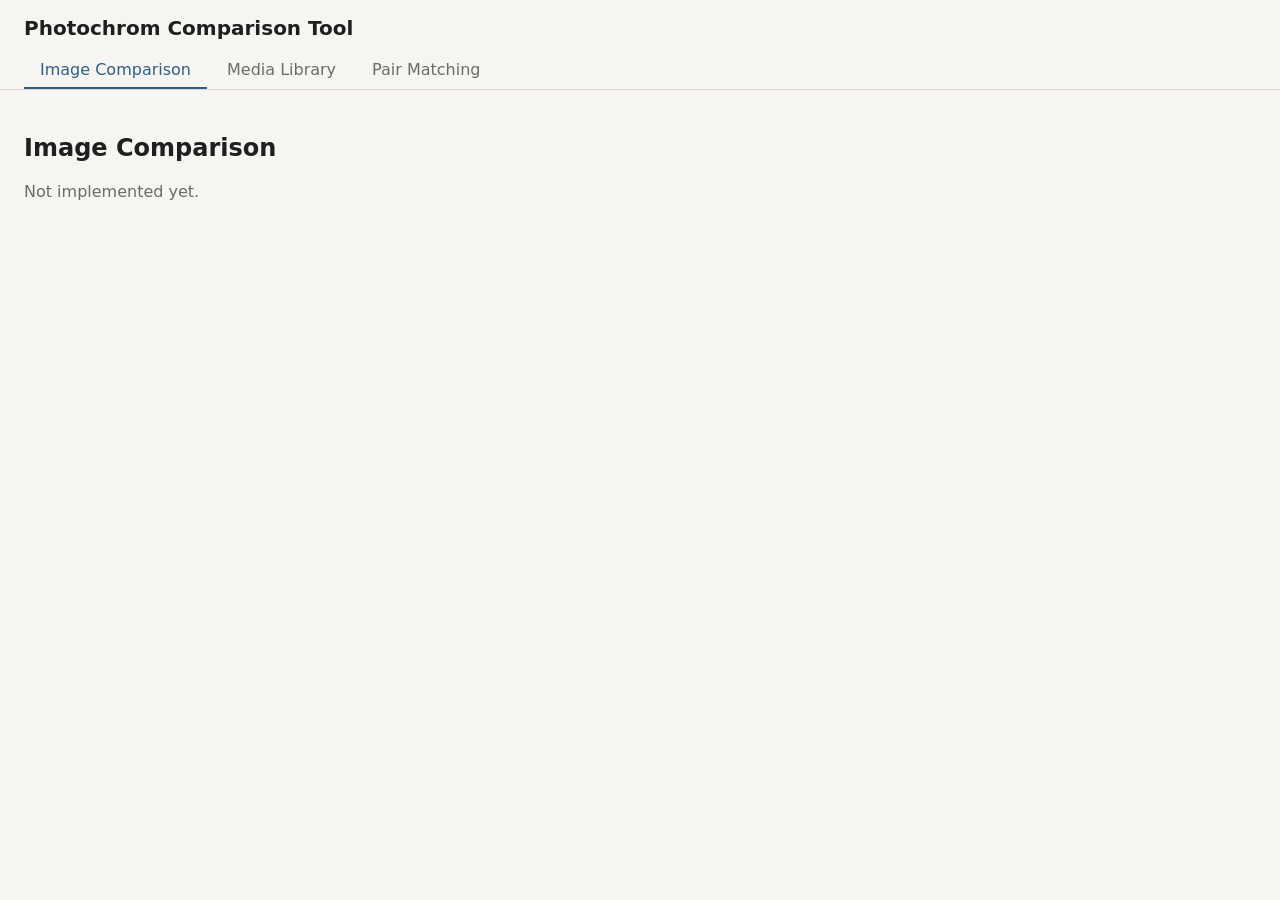
==== index.html @ f994de78 "initial project setup" ====
<!DOCTYPE html>
<html lang="en">
<head>
  <meta charset="UTF-8">
  <meta name="viewport" content="width=device-width, initial-scale=1.0">
  <title>Photochrom Comparison Tool</title>
  <link rel="stylesheet" href="css/styles.css">
  <script type="module" src="js/main.js"></script>
</head>
<body>
  <header class="app-header">
    <h1>Photochrom Comparison Tool</h1>
    <nav class="tab-bar" role="tablist" aria-label="Main sections"></nav>
  </header>

  <main id="tab-panels"></main>
</body>
</html>
---- css/styles.css ----
:root {
  --bg: #f6f5f2;
  --fg: #1f1f1f;
  --muted: #6b6b6b;
  --accent: #2f5d8a;
  --border: #d9d6cf;
}

* { box-sizing: border-box; }

body {
  margin: 0;
  font-family: system-ui, -apple-system, "Segoe UI", sans-serif;
  background: var(--bg);
  color: var(--fg);
}

.app-header {
  padding: 1rem 1.5rem 0;
  border-bottom: 1px solid var(--border);
}

.app-header h1 {
  margin: 0 0 0.75rem;
  font-size: 1.25rem;
}

.tab-bar {
  display: flex;
  gap: 0.25rem;
}

.tab-bar button {
  padding: 0.5rem 1rem;
  border: none;
  border-bottom: 2px solid transparent;
  background: none;
  color: var(--muted);
  font: inherit;
  cursor: pointer;
}

.tab-bar button:hover { color: var(--fg); }

.tab-bar button[aria-selected="true"] {
  color: var(--accent);
  border-bottom-color: var(--accent);
}

.tab-bar button:focus-visible {
  outline: 2px solid var(--accent);
  outline-offset: 2px;
}

.tab-panel { padding: 1.5rem; }

.placeholder { color: var(--muted); }
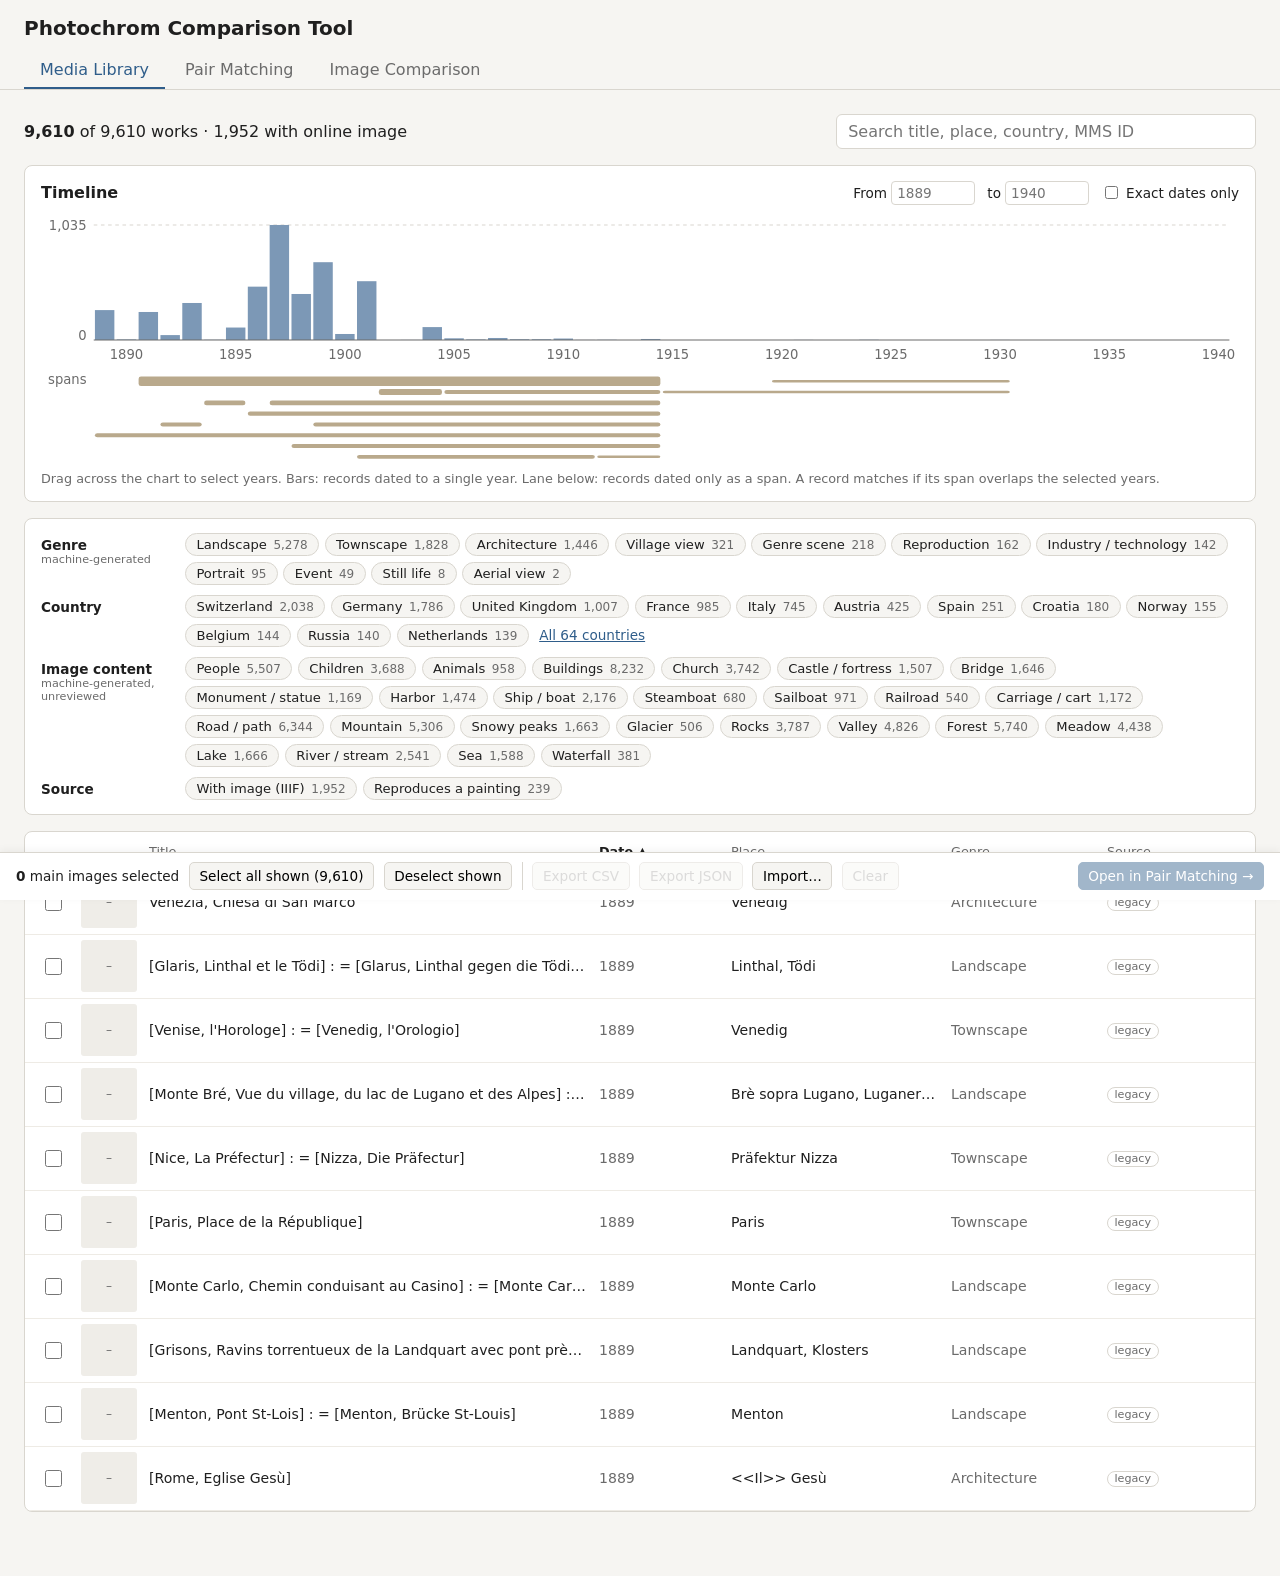
==== commit 5779058d: "Media Library: timeline, filter pills, work list with selection - scripts/build_catalog.py joins the" ====
--- a/index.html
+++ b/index.html
@@ -5,6 +5,7 @@
   <meta name="viewport" content="width=device-width, initial-scale=1.0">
   <title>Photochrom Comparison Tool</title>
   <link rel="stylesheet" href="css/styles.css">
+  <link rel="stylesheet" href="css/media-library.css">
   <script type="module" src="js/main.js"></script>
 </head>
 <body>
--- a/css/styles.css
+++ b/css/styles.css
@@ -4,9 +4,30 @@
   --muted: #6b6b6b;
   --accent: #2f5d8a;
   --border: #d9d6cf;
+  --surface: #ffffff;
+  --surface-2: #ebe8e2;
+  --danger: #b42318;
+  --radius: 4px;
 }
 
 * { box-sizing: border-box; }
+
+/* Components set their own display; keep the hidden attribute authoritative. */
+[hidden] { display: none !important; }
+
+/* Page behind an open modal dialog does not scroll. */
+html.has-modal { overflow: hidden; }
+
+/* Text for screen readers only. */
+.sr-only {
+  position: absolute;
+  width: 1px;
+  height: 1px;
+  margin: -1px;
+  overflow: hidden;
+  clip: rect(0 0 0 0);
+  white-space: nowrap;
+}
 
 body {
   margin: 0;
@@ -54,4 +75,776 @@
 
 .tab-panel { padding: 1.5rem; }
 
+@media (max-width: 640px) {
+  .app-header { padding: 0.75rem 1rem 0; }
+  .tab-bar { overflow-x: auto; }
+  .tab-bar button { flex: none; }
+  .tab-panel { padding: 1rem; }
+}
+
 .placeholder { color: var(--muted); }
+
+/* ---------------------------------------------------------------------------
+   Image Comparison tab (js/tabs/comparison.js, js/tabs/comparison/*) */
+
+/* Shared controls */
+#panel-comparison fieldset { min-inline-size: 0; }
+
+#panel-comparison select,
+#panel-comparison input { max-width: 100%; }
+
+#panel-comparison .control {
+  display: flex;
+  flex-direction: column;
+  gap: 0.25rem;
+  font-size: 0.85rem;
+  color: var(--muted);
+}
+
+#panel-comparison select,
+#panel-comparison input[type="number"] {
+  font: inherit;
+  font-size: 0.95rem;
+  color: var(--fg);
+  padding: 0.35rem 0.5rem;
+  border: 1px solid var(--border);
+  border-radius: var(--radius);
+  background: var(--surface);
+}
+
+#panel-comparison select:focus-visible,
+#panel-comparison input:focus-visible,
+#panel-comparison summary:focus-visible,
+#panel-comparison .button:focus-visible,
+#panel-comparison .palette-swatch:focus-visible,
+#panel-comparison .cmp-stage:focus-visible,
+#panel-comparison .cmp-frame:focus-visible,
+#panel-comparison .cmp-tool:focus-visible {
+  outline: 2px solid var(--accent);
+  outline-offset: 2px;
+}
+
+#panel-comparison .button {
+  font: inherit;
+  font-size: 0.9rem;
+  padding: 0.4rem 0.8rem;
+  border: 1px solid var(--border);
+  border-radius: var(--radius);
+  background: var(--surface);
+  color: var(--fg);
+  cursor: pointer;
+}
+
+#panel-comparison .button:hover:not(:disabled) { border-color: var(--accent); }
+#panel-comparison .button:disabled { opacity: 0.5; cursor: not-allowed; }
+
+#panel-comparison .button-primary {
+  background: var(--accent);
+  border-color: var(--accent);
+  color: #fff;
+}
+
+#panel-comparison .button-primary:hover:not(:disabled) { background: #264d73; }
+#panel-comparison .button-small { font-size: 0.8rem; padding: 0.25rem 0.55rem; }
+
+#panel-comparison .segmented {
+  display: flex;
+  flex-wrap: wrap;
+  margin: 0;
+  padding: 0;
+  border: none;
+}
+
+#panel-comparison .segmented legend {
+  padding: 0 0 0.25rem;
+  font-size: 0.85rem;
+  color: var(--muted);
+}
+
+#panel-comparison .segmented label { position: relative; }
+
+#panel-comparison .segmented input {
+  position: absolute;
+  opacity: 0;
+  inset: 0;
+  margin: 0;
+  cursor: pointer;
+}
+
+#panel-comparison .segmented label > span {
+  display: block;
+  padding: 0.35rem 0.8rem;
+  border: 1px solid var(--border);
+  background: var(--surface);
+  font-size: 0.95rem;
+}
+
+#panel-comparison .segmented label + label > span { border-left: none; }
+#panel-comparison .segmented label:first-of-type > span { border-radius: var(--radius) 0 0 var(--radius); }
+#panel-comparison .segmented label:last-of-type > span { border-radius: 0 var(--radius) var(--radius) 0; }
+
+#panel-comparison .segmented input:checked + span {
+  background: var(--accent);
+  border-color: var(--accent);
+  color: #fff;
+}
+
+#panel-comparison .segmented input:focus-visible + span {
+  outline: 2px solid var(--accent);
+  outline-offset: 2px;
+}
+
+#panel-comparison .segmented input:disabled + span {
+  color: var(--muted);
+  background: var(--bg);
+  cursor: not-allowed;
+}
+
+#panel-comparison .is-error { color: var(--danger); }
+
+/* Toolbar + layout */
+#panel-comparison .cmp-toolbar {
+  display: flex;
+  flex-wrap: wrap;
+  align-items: flex-end;
+  gap: 1rem 1.5rem;
+}
+
+#panel-comparison .cmp-toolbar .button { margin-left: auto; }
+
+#panel-comparison .cmp-status {
+  min-height: 1.25rem;
+  margin: 0.5rem 0 0.75rem;
+  font-size: 0.9rem;
+}
+
+#panel-comparison .cmp-layout {
+  display: grid;
+  grid-template-columns: minmax(0, 1fr) 300px;
+  gap: 1.5rem;
+  align-items: start;
+}
+
+#panel-comparison.is-loading .cmp-layout { opacity: 0.5; }
+
+#panel-comparison .cmp-sidebar {
+  position: sticky;
+  top: 1rem;
+  max-height: calc(100vh - 2rem);
+  overflow-y: auto;
+}
+
+@media (max-width: 960px) {
+  #panel-comparison .cmp-layout { grid-template-columns: minmax(0, 1fr); }
+  #panel-comparison .cmp-sidebar { position: static; max-height: none; }
+}
+
+/* Viewer */
+#panel-comparison .cmp-side-view {
+  display: grid;
+  grid-template-columns: repeat(2, minmax(0, 1fr));
+  gap: 1rem;
+}
+
+@media (max-width: 640px) {
+  #panel-comparison .cmp-side-view { grid-template-columns: minmax(0, 1fr); }
+}
+
+/* data-only="<views>": shown only in the listed views (data-view is set on the panel). */
+#panel-comparison[data-view="side"] [data-only]:not([data-only~="side"]),
+#panel-comparison[data-view="overlay"] [data-only]:not([data-only~="overlay"]),
+#panel-comparison[data-view="slider"] [data-only]:not([data-only~="slider"]),
+#panel-comparison[data-view="diff"] [data-only]:not([data-only~="diff"]) { display: none; }
+
+#panel-comparison .cmp-figure { margin: 0; }
+
+#panel-comparison .cmp-frame {
+  display: flex;
+  min-height: 200px;
+  background: var(--surface-2);
+  border-radius: var(--radius);
+  overflow: hidden;
+}
+
+/* Zoom wrappers span the viewport (Panzoom expects that) and center the picture. */
+#panel-comparison .cmp-zoom {
+  display: flex;
+  align-items: center;
+  justify-content: center;
+  width: 100%;
+}
+
+#panel-comparison .cmp-frame .cmp-canvas {
+  display: block;
+  max-width: 100%;
+  max-height: 70vh;
+  width: auto;
+  height: auto;
+}
+
+#panel-comparison .cmp-figure figcaption {
+  margin-top: 0.4rem;
+  font-size: 0.85rem;
+  display: flex;
+  flex-wrap: wrap;
+  gap: 0.25rem 0.5rem;
+}
+
+#panel-comparison .cmp-title {
+  padding: 0;
+  font: inherit;
+  font-weight: 600;
+  color: var(--fg);
+  text-align: left;
+  background: none;
+  border: none;
+  text-decoration: underline;
+  text-decoration-color: var(--border);
+  text-underline-offset: 0.2em;
+  cursor: pointer;
+}
+
+#panel-comparison .cmp-title:hover { text-decoration-color: currentColor; }
+#panel-comparison .cmp-year { color: var(--muted); }
+
+#panel-comparison .cmp-stage {
+  position: relative;
+  overflow: hidden;
+  background: var(--surface-2);
+  border-radius: var(--radius);
+  user-select: none;
+  -webkit-user-select: none;
+  touch-action: none;
+}
+
+
+#panel-comparison .cmp-stage-inner {
+  --inv-zoom: 1; /* 1 / zoom, set by the viewer */
+  position: relative;
+  flex: none;
+  overflow: hidden;
+}
+
+#panel-comparison .cmp-base-holder,
+#panel-comparison .cmp-overlay-clip {
+  position: absolute;
+  inset: 0;
+}
+
+#panel-comparison .cmp-stage .cmp-canvas {
+  position: absolute;
+  left: 0;
+  top: 0;
+  max-width: none;
+  transform-origin: 0 0;
+}
+
+#panel-comparison .cmp-diff-layer,
+#panel-comparison .cmp-diff-boxes {
+  position: absolute;
+  pointer-events: none;
+}
+
+/* Region boxes: sizes divided by the zoom so they stay 2 px / label-sized on screen.
+   Box shadows instead of borders: borders below 1 px are rounded up before zooming. */
+#panel-comparison .cmp-diff-box {
+  position: absolute;
+  box-shadow:
+    inset 0 0 0 calc(2px * var(--inv-zoom)) #e34948,
+    0 0 0 calc(2px * var(--inv-zoom)) rgba(255, 255, 255, 0.9);
+}
+
+#panel-comparison .cmp-diff-box span {
+  position: absolute;
+  left: 0;
+  top: 0;
+  padding: 0.1rem 0.35rem;
+  transform: scale(var(--inv-zoom));
+  transform-origin: 0 0;
+  background: #1f1f1f;
+  color: #fff;
+  font-size: 0.8rem;
+  font-weight: 600;
+}
+
+/* Divider sizes are divided by the zoom so it stays thin and grabbable. */
+#panel-comparison .cmp-divider {
+  position: absolute;
+  top: 0;
+  bottom: 0;
+  width: calc(2px * var(--inv-zoom));
+  margin-left: calc(-1px * var(--inv-zoom));
+  background: #fff;
+  box-shadow: 0 0 0 calc(1px * var(--inv-zoom)) rgba(0, 0, 0, 0.35);
+  cursor: ew-resize;
+}
+
+/* Wider invisible hit area for dragging the divider. */
+#panel-comparison .cmp-divider::after {
+  content: "";
+  position: absolute;
+  top: 0;
+  bottom: 0;
+  left: 50%;
+  width: calc(28px * var(--inv-zoom));
+  transform: translateX(-50%);
+}
+
+#panel-comparison .cmp-divider-grip {
+  position: absolute;
+  z-index: 1;
+  top: 50%;
+  left: 50%;
+  width: 2rem;
+  height: 2rem;
+  transform: translate(-50%, -50%) scale(var(--inv-zoom));
+  border-radius: 50%;
+  background: #fff;
+  border: 1px solid rgba(0, 0, 0, 0.35);
+}
+
+#panel-comparison .cmp-divider-grip::before {
+  content: "\2039\00a0\203A";
+  position: absolute;
+  inset: 0;
+  display: grid;
+  place-items: center;
+  font-size: 1rem;
+  color: var(--fg);
+}
+
+/* Viewer toolbar (zoom + mouse tool) */
+#panel-comparison .cmp-viewer-toolbar {
+  display: flex;
+  flex-wrap: wrap;
+  align-items: center;
+  gap: 0.4rem 1rem;
+  margin-bottom: 0.5rem;
+  padding: 0.25rem 0.4rem;
+  background: var(--surface);
+  border: 1px solid var(--border);
+  border-radius: var(--radius);
+}
+
+#panel-comparison .cmp-toolset {
+  display: flex;
+  align-items: center;
+  gap: 0.15rem;
+}
+
+#panel-comparison .cmp-viewer-toolbar [data-action="link"] { margin-left: auto; }
+
+#panel-comparison .cmp-tool {
+  display: inline-flex;
+  align-items: center;
+  justify-content: center;
+  gap: 0.35rem;
+  min-width: 2rem;
+  min-height: 2rem;
+  padding: 0.25rem 0.5rem;
+  font: inherit;
+  font-size: 0.85rem;
+  color: var(--fg);
+  background: transparent;
+  border: 1px solid transparent;
+  border-radius: var(--radius);
+  cursor: pointer;
+}
+
+#panel-comparison .cmp-tool:hover:not(:disabled) { background: var(--surface-2); }
+#panel-comparison .cmp-tool[aria-pressed="true"] { background: var(--accent); color: #fff; }
+#panel-comparison .cmp-tool:disabled { color: var(--muted); opacity: 0.5; cursor: not-allowed; }
+
+#panel-comparison .cmp-zoom-level {
+  min-width: 3rem;
+  text-align: center;
+  font-size: 0.85rem;
+  font-variant-numeric: tabular-nums;
+}
+
+#panel-comparison .cmp-stage-hint {
+  margin: 0.5rem 0 0;
+  max-width: 80ch;
+  font-size: 0.85rem;
+  color: var(--muted);
+}
+
+/* Sidebar */
+#panel-comparison .cmp-group {
+  margin-bottom: 0.75rem;
+  padding: 0 0.9rem 0.9rem;
+  background: var(--surface);
+  border: 1px solid var(--border);
+  border-radius: var(--radius);
+}
+
+#panel-comparison .cmp-group summary {
+  padding: 0.6rem 0;
+  font-weight: 600;
+  cursor: pointer;
+}
+
+#panel-comparison .cmp-group:not([open]) { padding-bottom: 0; }
+
+#panel-comparison .range-row {
+  display: grid;
+  grid-template-columns: 1fr auto;
+  gap: 0.15rem 0.5rem;
+  margin-top: 0.6rem;
+  font-size: 0.85rem;
+}
+
+#panel-comparison .range-row output {
+  color: var(--muted);
+  font-variant-numeric: tabular-nums;
+}
+
+#panel-comparison .range-row input[type="range"] {
+  grid-column: 1 / -1;
+  width: 100%;
+  margin: 0;
+  accent-color: var(--accent);
+}
+
+#panel-comparison .offset-row {
+  display: grid;
+  grid-template-columns: 1fr 1fr;
+  gap: 0.5rem;
+  margin-top: 0.75rem;
+}
+
+#panel-comparison .offset-row input { width: 100%; }
+
+#panel-comparison .button-row {
+  display: flex;
+  flex-wrap: wrap;
+  gap: 0.5rem;
+  margin-top: 0.9rem;
+}
+
+#panel-comparison .cmp-align-status,
+#panel-comparison .cmp-diff-summary {
+  margin: 0.6rem 0 0;
+  font-size: 0.85rem;
+}
+
+#panel-comparison .cmp-align-status:empty { display: none; }
+
+#panel-comparison .cmp-overlap {
+  margin-top: 0.75rem;
+  padding-top: 0.75rem;
+  border-top: 1px solid var(--border);
+  font-size: 0.85rem;
+}
+
+#panel-comparison .cmp-overlap h4 { margin: 0 0 0.3rem; font-size: 0.85rem; }
+#panel-comparison .cmp-overlap ul { margin: 0; padding-left: 1.1rem; }
+
+#panel-comparison .cmp-overlap-hint,
+#panel-comparison .cmp-note {
+  margin: 0.5rem 0 0;
+  font-size: 0.8rem;
+  color: var(--muted);
+}
+
+#panel-comparison .cmp-diff-regions {
+  margin: 0.4rem 0 0;
+  padding-left: 1.4rem;
+  font-size: 0.85rem;
+}
+
+#panel-comparison .cmp-adjust-target { margin-top: 0.5rem; }
+#panel-comparison .cmp-adjust-target label { flex: 1; text-align: center; }
+#panel-comparison .cmp-adjust { margin-top: 0.75rem; }
+#panel-comparison .cmp-adjust .button { margin-top: 0.6rem; }
+
+/* Metadata */
+#panel-comparison .analysis {
+  margin-top: 2rem;
+  padding-top: 1.5rem;
+  border-top: 1px solid var(--border);
+}
+
+#panel-comparison .analysis h3 { margin: 0 0 1rem; font-size: 1.1rem; }
+
+/* Image dialog (full image + metadata) */
+#panel-comparison .cmp-dialog {
+  width: min(1400px, 95vw);
+  height: min(900px, 92vh);
+  max-width: none;
+  max-height: none;
+  padding: 0;
+  color: var(--fg);
+  background: var(--bg);
+  border: 1px solid var(--border);
+  border-radius: var(--radius);
+}
+
+#panel-comparison .cmp-dialog[open] {
+  display: flex;
+  flex-direction: column;
+}
+
+#panel-comparison .cmp-dialog::backdrop { background: rgba(0, 0, 0, 0.6); }
+
+#panel-comparison .cmp-dialog-head {
+  display: flex;
+  align-items: flex-start;
+  justify-content: space-between;
+  gap: 1rem;
+  padding: 0.75rem 1rem;
+  background: var(--surface);
+  border-bottom: 1px solid var(--border);
+}
+
+#panel-comparison .cmp-dialog-head h3 { margin: 0; font-size: 1.15rem; }
+#panel-comparison .cmp-dialog-role,
+#panel-comparison .cmp-dialog-year { margin: 0; font-size: 0.85rem; color: var(--muted); }
+
+/* Image | divider | metadata; the metadata width is set by the divider (--meta-width). */
+#panel-comparison .cmp-dialog-body {
+  flex: 1;
+  min-height: 0;
+  display: grid;
+  grid-template-columns: minmax(0, 1fr) auto min(var(--meta-width, 420px), calc(100% - 250px));
+}
+
+#panel-comparison .cmp-dialog-split {
+  position: relative;
+  width: 9px;
+  cursor: col-resize;
+  touch-action: none;
+  background: var(--surface);
+  border-left: 1px solid var(--border);
+  border-right: 1px solid var(--border);
+}
+
+/* Grip in the middle of the divider. */
+#panel-comparison .cmp-dialog-split::after {
+  content: "";
+  position: absolute;
+  top: 50%;
+  left: 2px;
+  width: 3px;
+  height: 2.5rem;
+  transform: translateY(-50%);
+  border-left: 1px solid var(--muted);
+  border-right: 1px solid var(--muted);
+}
+
+#panel-comparison .cmp-dialog-split:hover,
+#panel-comparison .cmp-dialog-split.is-dragging { background: var(--surface-2); }
+
+#panel-comparison .cmp-dialog-split:focus-visible {
+  outline: 2px solid var(--accent);
+  outline-offset: -2px;
+}
+
+#panel-comparison .cmp-dialog-figure {
+  display: flex;
+  flex-direction: column;
+  min-height: 0;
+  margin: 0;
+  padding: 0.75rem;
+}
+
+#panel-comparison .cmp-dialog-viewport {
+  flex: 1;
+  min-height: 0;
+  display: flex;
+  background: var(--surface-2);
+  border-radius: var(--radius);
+}
+
+#panel-comparison .cmp-dialog-viewport .cmp-zoom { height: 100%; }
+
+#panel-comparison .cmp-dialog-viewport img {
+  display: block;
+  max-width: 100%;
+  max-height: 100%;
+  object-fit: contain;
+}
+
+#panel-comparison .cmp-dialog-viewport:focus-visible {
+  outline: 2px solid var(--accent);
+  outline-offset: 2px;
+}
+
+#panel-comparison .cmp-dialog-figure figcaption {
+  margin-top: 0.4rem;
+  font-size: 0.8rem;
+  color: var(--muted);
+}
+
+#panel-comparison .cmp-dialog-info {
+  container-type: inline-size;
+  min-width: 0;
+  overflow-x: hidden;
+  overflow-y: auto;
+  overscroll-behavior: contain;
+  padding: 0.75rem 1rem 1rem;
+}
+
+#panel-comparison .cmp-dialog-credit { margin: 0 0 1rem; font-size: 0.85rem; }
+
+@media (max-width: 800px) {
+  #panel-comparison .cmp-dialog-body {
+    grid-template-columns: minmax(0, 1fr);
+    grid-template-rows: max-content max-content;
+    overflow-y: auto;
+  }
+
+  #panel-comparison .cmp-dialog-viewport { flex: none; height: 60vh; }
+  #panel-comparison .cmp-dialog-split { display: none; }
+
+  #panel-comparison .cmp-dialog-info { border-top: 1px solid var(--border); overflow: visible; }
+}
+
+/* Metadata list (image dialog) */
+/* Key fields: label | value, the label column at most 40 % wide. */
+#panel-comparison .meta-key {
+  display: grid;
+  grid-template-columns: fit-content(40%) minmax(0, 1fr);
+  gap: 0.3rem 1rem;
+  margin: 0;
+  font-size: 0.875rem;
+}
+
+/* All fields: raw column names are long, so the name sits above its value. */
+#panel-comparison .meta-all { margin: 0.5rem 0 0; font-size: 0.85rem; }
+#panel-comparison .meta-all dt { margin-top: 0.6rem; font-family: ui-monospace, Menlo, monospace; font-size: 0.75rem; }
+
+/* Narrow metadata panel: stack label and value in the key fields too. */
+@container (max-width: 340px) {
+  #panel-comparison .meta-key { display: block; }
+  #panel-comparison .meta-key dt { margin-top: 0.6rem; }
+}
+
+#panel-comparison .cmp-meta dt { color: var(--muted); overflow-wrap: anywhere; }
+#panel-comparison .cmp-meta dd { margin: 0; overflow-wrap: anywhere; }
+#panel-comparison .cmp-meta dd ul { margin: 0; padding-left: 1rem; }
+#panel-comparison .cmp-meta details { margin-top: 0.75rem; }
+#panel-comparison .cmp-meta summary { color: var(--accent); cursor: pointer; font-size: 0.875rem; }
+
+/* Color analysis */
+#panel-comparison .analysis h4 { margin: 0; font-size: 1rem; }
+
+#panel-comparison .analysis-controls {
+  display: flex;
+  flex-wrap: wrap;
+  align-items: flex-end;
+  gap: 1rem 1.5rem;
+}
+
+#panel-comparison .analysis-description,
+#panel-comparison .analysis-note {
+  margin: 0.75rem 0 0;
+  max-width: 70ch;
+  font-size: 0.9rem;
+  color: var(--muted);
+}
+
+#panel-comparison .analysis-status {
+  min-height: 1.25rem;
+  margin: 0.5rem 0;
+  font-size: 0.9rem;
+}
+
+#panel-comparison .analysis-plot {
+  min-height: 680px;
+  background: var(--surface);
+  border: 1px solid var(--border);
+  border-radius: var(--radius);
+}
+
+#panel-comparison .analysis-palette-header {
+  display: flex;
+  flex-wrap: wrap;
+  align-items: flex-end;
+  gap: 1rem 1.5rem;
+  margin-top: 2rem;
+}
+
+#panel-comparison .analysis-palettes {
+  display: grid;
+  grid-template-columns: repeat(auto-fit, minmax(300px, 1fr));
+  gap: 1.5rem;
+  margin-top: 1rem;
+}
+
+#panel-comparison .palette-head {
+  display: flex;
+  flex-wrap: wrap;
+  align-items: center;
+  justify-content: space-between;
+  gap: 0.5rem;
+  margin-bottom: 0.5rem;
+}
+
+#panel-comparison .palette h5 { margin: 0; font-size: 0.95rem; }
+#panel-comparison .palette-actions { display: flex; gap: 0.4rem; }
+
+#panel-comparison .palette-strip {
+  display: flex;
+  gap: 2px;
+  height: 40px;
+}
+
+#panel-comparison .palette-strip span { min-width: 2px; border-radius: 2px; }
+
+#panel-comparison .palette-swatches {
+  list-style: none;
+  margin: 0.75rem 0 0;
+  padding: 0;
+  display: grid;
+  grid-template-columns: repeat(auto-fill, minmax(140px, 1fr));
+  gap: 0.25rem 0.75rem;
+  font-size: 0.85rem;
+}
+
+#panel-comparison .palette-swatch {
+  display: flex;
+  align-items: center;
+  gap: 0.5rem;
+  width: 100%;
+  padding: 0.2rem 0.3rem;
+  border: 1px solid transparent;
+  border-radius: var(--radius);
+  background: none;
+  font: inherit;
+  color: inherit;
+  text-align: left;
+  cursor: pointer;
+}
+
+#panel-comparison .palette-swatch:hover { border-color: var(--border); }
+
+#panel-comparison .palette-swatch[aria-pressed="true"] {
+  border-color: var(--fg);
+  background: var(--surface);
+}
+
+#panel-comparison .palette-chip {
+  width: 1.25rem;
+  height: 1.25rem;
+  border-radius: 3px;
+  box-shadow: inset 0 0 0 1px rgba(0, 0, 0, 0.12);
+  flex-shrink: 0;
+}
+
+#panel-comparison .palette-share { color: var(--muted); margin-left: auto; }
+
+#panel-comparison .palette-preview {
+  display: block;
+  max-width: 100%;
+  height: auto;
+  margin-top: 0.75rem;
+  border-radius: var(--radius);
+}
+
+#panel-comparison .palette-feedback {
+  min-height: 1.2em;
+  margin: 0.4rem 0 0;
+  font-size: 0.8rem;
+  color: var(--muted);
+}
--- a/css/media-library.css
+++ b/css/media-library.css
@@ -0,0 +1,173 @@
+/* Media Library tab (and the candidate list in Pair Matching).
+   Uses the variables from styles.css: --bg, --fg, --muted, --accent, --border. */
+
+:root {
+  --card: #ffffff;
+  --accent-soft: #e3ebf3;
+  --bar: #7c98b6;
+  --span: #b9a98c;
+  --selected: #fff6dc;
+}
+
+/* shared helpers */
+.visually-hidden {
+  position: absolute; width: 1px; height: 1px; padding: 0; margin: -1px;
+  overflow: hidden; clip: rect(0 0 0 0); white-space: nowrap; border: 0;
+}
+.muted { color: var(--muted); }
+.hint { margin: 0.25rem 0 0; color: var(--muted); font-size: 0.8rem; }
+.link-btn {
+  border: none; background: none; padding: 0.2rem 0.3rem; font: inherit; font-size: 0.85rem;
+  color: var(--accent); cursor: pointer; text-decoration: underline;
+}
+.badge {
+  display: inline-block; padding: 0.05rem 0.4rem; border-radius: 999px; font-size: 0.7rem;
+  border: 1px solid var(--border); color: var(--muted); margin-right: 0.25rem; white-space: nowrap;
+}
+.badge.iiif { border-color: var(--accent); color: var(--accent); }
+.badge.art { border-color: #9a6b2f; color: #9a6b2f; }
+
+#panel-media-library { padding-bottom: 0; }
+
+.ml { display: flex; flex-direction: column; gap: 1rem; max-width: 1400px; margin: 0 auto; }
+
+.ml-top { display: flex; flex-wrap: wrap; gap: 0.75rem 1.5rem; align-items: center; justify-content: space-between; }
+.ml-summary { margin: 0; }
+.ml-search input {
+  width: min(420px, 100%); padding: 0.45rem 0.7rem; font: inherit;
+  border: 1px solid var(--border); border-radius: 6px; background: var(--card);
+}
+.ml-search { flex: 1 1 260px; display: flex; justify-content: flex-end; }
+
+.ml-card {
+  background: var(--card); border: 1px solid var(--border); border-radius: 8px; padding: 0.9rem 1rem;
+}
+.ml-card-head { display: flex; flex-wrap: wrap; gap: 0.5rem 1rem; align-items: baseline; justify-content: space-between; }
+.ml-card h3 { margin: 0; font-size: 1rem; }
+
+/* timeline */
+.ml-year-inputs { display: flex; flex-wrap: wrap; gap: 0.4rem 0.8rem; align-items: center; font-size: 0.85rem; }
+.ml-year-inputs input[type=number] {
+  width: 5.2rem; padding: 0.2rem 0.3rem; font: inherit; border: 1px solid var(--border); border-radius: 4px;
+}
+.ml-check { display: inline-flex; gap: 0.3rem; align-items: center; }
+.ml-timeline-chart { margin-top: 0.5rem; }
+.ml-timeline-svg { display: block; width: 100%; height: auto; cursor: crosshair; touch-action: none; user-select: none; }
+.ml-timeline-svg .bar { fill: var(--bar); }
+.ml-timeline-svg .span { fill: var(--span); }
+.ml-timeline-svg .out { opacity: 0.25; }
+.ml-timeline-svg .span.dim { opacity: 0.15; }
+.ml-timeline-svg .brush { fill: var(--accent-soft); }
+.ml-timeline-svg .axis { stroke: var(--muted); stroke-width: 1; }
+.ml-timeline-svg .grid { stroke: var(--border); stroke-dasharray: 3 3; }
+.ml-timeline-svg .tick, .ml-timeline-svg .lane-label { fill: var(--muted); font-size: 11px; }
+
+/* filter pills */
+.ml-filters { display: flex; flex-direction: column; gap: 0.6rem; }
+.ml-group { display: grid; grid-template-columns: 8.5rem 1fr; gap: 0.5rem; align-items: start; }
+.ml-group-label { font-weight: 600; font-size: 0.85rem; padding-top: 0.25rem; }
+.ml-group-label small { display: block; font-weight: 400; color: var(--muted); font-size: 0.7rem; }
+.ml-pills { display: flex; flex-wrap: wrap; gap: 0.35rem; }
+.pill {
+  border: 1px solid var(--border); background: var(--bg); color: var(--fg); border-radius: 999px;
+  padding: 0.2rem 0.65rem; font: inherit; font-size: 0.82rem; cursor: pointer;
+}
+.pill .n { color: var(--muted); font-size: 0.75rem; margin-left: 0.15rem; }
+.pill:hover:not(:disabled) { border-color: var(--accent); }
+.pill[aria-pressed="true"] { background: var(--accent); border-color: var(--accent); color: #fff; }
+.pill[aria-pressed="true"] .n { color: #dfe8f1; }
+.pill:disabled { opacity: 0.4; cursor: default; }
+.pill:focus-visible, .ml-row:focus-visible, .link-btn:focus-visible { outline: 2px solid var(--accent); outline-offset: 2px; }
+.ml-filters [data-reset] { align-self: flex-start; }
+
+/* work list */
+.ml-list { padding: 0; overflow: hidden; }
+.ml-list-head, .ml-row {
+  display: grid; align-items: center; gap: 0.75rem;
+  grid-template-columns: 2rem 56px minmax(0, 1fr) 7.5rem minmax(0, 13rem) 9rem 8.5rem;
+  padding: 0 0.75rem;
+}
+.ml-list-head { height: 2.4rem; border-bottom: 1px solid var(--border); font-size: 0.8rem; color: var(--muted); }
+.ml-list-head .sort {
+  border: none; background: none; font: inherit; color: inherit; text-align: left; padding: 0; cursor: pointer;
+}
+.ml-list-head .sort[aria-sort="ascending"], .ml-list-head .sort[aria-sort="descending"] { color: var(--fg); font-weight: 600; }
+.ml-list-scroll { position: relative; height: max(360px, calc(100vh - 260px)); overflow-y: auto; }
+.ml-list-spacer { position: relative; }
+.ml-row {
+  position: absolute; left: 0; right: 0; height: 64px;
+  border-bottom: 1px solid #eeebe5; font-size: 0.88rem; cursor: pointer;
+}
+.ml-row:hover { background: #faf9f6; }
+.ml-row.selected { background: var(--selected); }
+.ml-row .col-title, .ml-row .col-place { overflow: hidden; text-overflow: ellipsis; white-space: nowrap; }
+.ml-row .col-check { display: flex; justify-content: center; }
+.ml-row input[type=checkbox] { width: 1.1rem; height: 1.1rem; cursor: pointer; }
+.ml-row .col-img img { width: 56px; height: 52px; object-fit: cover; border-radius: 3px; display: block; background: #eee; }
+.no-img {
+  display: flex; align-items: center; justify-content: center; width: 56px; height: 52px;
+  background: #efede8; color: var(--muted); border-radius: 3px; font-size: 0.75rem;
+}
+.ml-row .col-date, .ml-row .col-genre { color: var(--muted); }
+.ml-empty { padding: 1.5rem; color: var(--muted); margin: 0; }
+
+/* selection bar */
+.ml-selbar {
+  position: sticky; bottom: 0; z-index: 5;
+  display: flex; flex-wrap: wrap; gap: 0.4rem 0.6rem; align-items: center;
+  padding: 0.6rem 1rem; margin: 0 -1.5rem;
+  background: var(--card); border-top: 1px solid var(--border); box-shadow: 0 -2px 8px rgba(0,0,0,0.05);
+  font-size: 0.85rem;
+}
+.ml-selbar button {
+  border: 1px solid var(--border); background: var(--bg); border-radius: 5px; padding: 0.3rem 0.6rem;
+  font: inherit; cursor: pointer;
+}
+.ml-selbar button:disabled { opacity: 0.45; cursor: default; }
+.ml-selbar .primary { margin-left: auto; background: var(--accent); border-color: var(--accent); color: #fff; }
+.ml-selbar .sep { width: 1px; align-self: stretch; background: var(--border); }
+.ml-selmsg { color: var(--muted); }
+
+/* details panel */
+.ml-details {
+  position: fixed; top: 0; right: 0; bottom: 0; z-index: 10; width: min(440px, 100%);
+  overflow-y: auto; padding: 1rem 1.25rem 2rem;
+  background: var(--card); border-left: 1px solid var(--border); box-shadow: -4px 0 16px rgba(0,0,0,0.08);
+}
+.ml-details-head { display: flex; gap: 0.75rem; align-items: flex-start; justify-content: space-between; }
+.ml-details h3 { margin: 0; font-size: 1.05rem; }
+.ml-details h4 { margin: 1rem 0 0.3rem; font-size: 0.9rem; }
+.icon-btn {
+  border: 1px solid var(--border); background: var(--bg); border-radius: 50%; width: 2rem; height: 2rem;
+  font-size: 1.2rem; line-height: 1; cursor: pointer; flex: none;
+}
+.ml-details-img img { display: block; width: 100%; height: auto; margin-top: 0.8rem; border-radius: 4px; background: #eee; }
+.ml-details-noimg {
+  margin-top: 0.8rem; padding: 2.5rem 1rem; text-align: center; background: #efede8; color: var(--muted); border-radius: 4px;
+}
+.ml-select-main { display: flex; gap: 0.4rem; align-items: center; margin: 0.8rem 0; font-weight: 600; }
+.ml-details dl { display: grid; grid-template-columns: 6rem 1fr; gap: 0.3rem 0.75rem; margin: 0; font-size: 0.88rem; }
+.ml-details dt { color: var(--muted); }
+.ml-details dd { margin: 0; }
+.ml-details .note { font-size: 0.8rem; color: #8a5a00; }
+.ml-tags { display: flex; flex-wrap: wrap; gap: 0.3rem; list-style: none; padding: 0; margin: 0; }
+.ml-tags li { border: 1px solid var(--border); border-radius: 999px; padding: 0.1rem 0.5rem; font-size: 0.78rem; }
+.ml-links { margin-top: 1rem; font-size: 0.88rem; }
+.ml-links a { color: var(--accent); }
+
+/* pair matching: candidate cards */
+.pm-grid { display: grid; grid-template-columns: repeat(auto-fill, minmax(200px, 1fr)); gap: 0.8rem; list-style: none; padding: 0; }
+.pm-card { background: var(--card); border: 1px solid var(--border); border-radius: 6px; overflow: hidden; }
+.pm-card img, .pm-card .no-img { display: block; width: 100%; height: 150px; object-fit: cover; border-radius: 0; }
+.pm-card-body { display: flex; flex-direction: column; gap: 0.2rem; padding: 0.5rem 0.6rem; font-size: 0.85rem; }
+.pm-card-body .link-btn { align-self: flex-start; padding-left: 0; }
+
+@media (max-width: 760px) {
+  .ml-group { grid-template-columns: 1fr; }
+  .ml-list-head, .ml-row { grid-template-columns: 1.6rem 48px minmax(0, 1fr) 5.5rem; gap: 0.5rem; padding: 0 0.5rem; }
+  .ml-list-head .col-place, .ml-list-head .col-genre, .ml-list-head .col-source,
+  .ml-row .col-place, .ml-row .col-genre, .ml-row .col-source { display: none; }
+  .ml-row .col-img img, .ml-row .no-img { width: 48px; height: 48px; }
+  .ml-selbar { margin: 0 -1.5rem; }
+  .ml-selbar .primary { margin-left: 0; }
+}
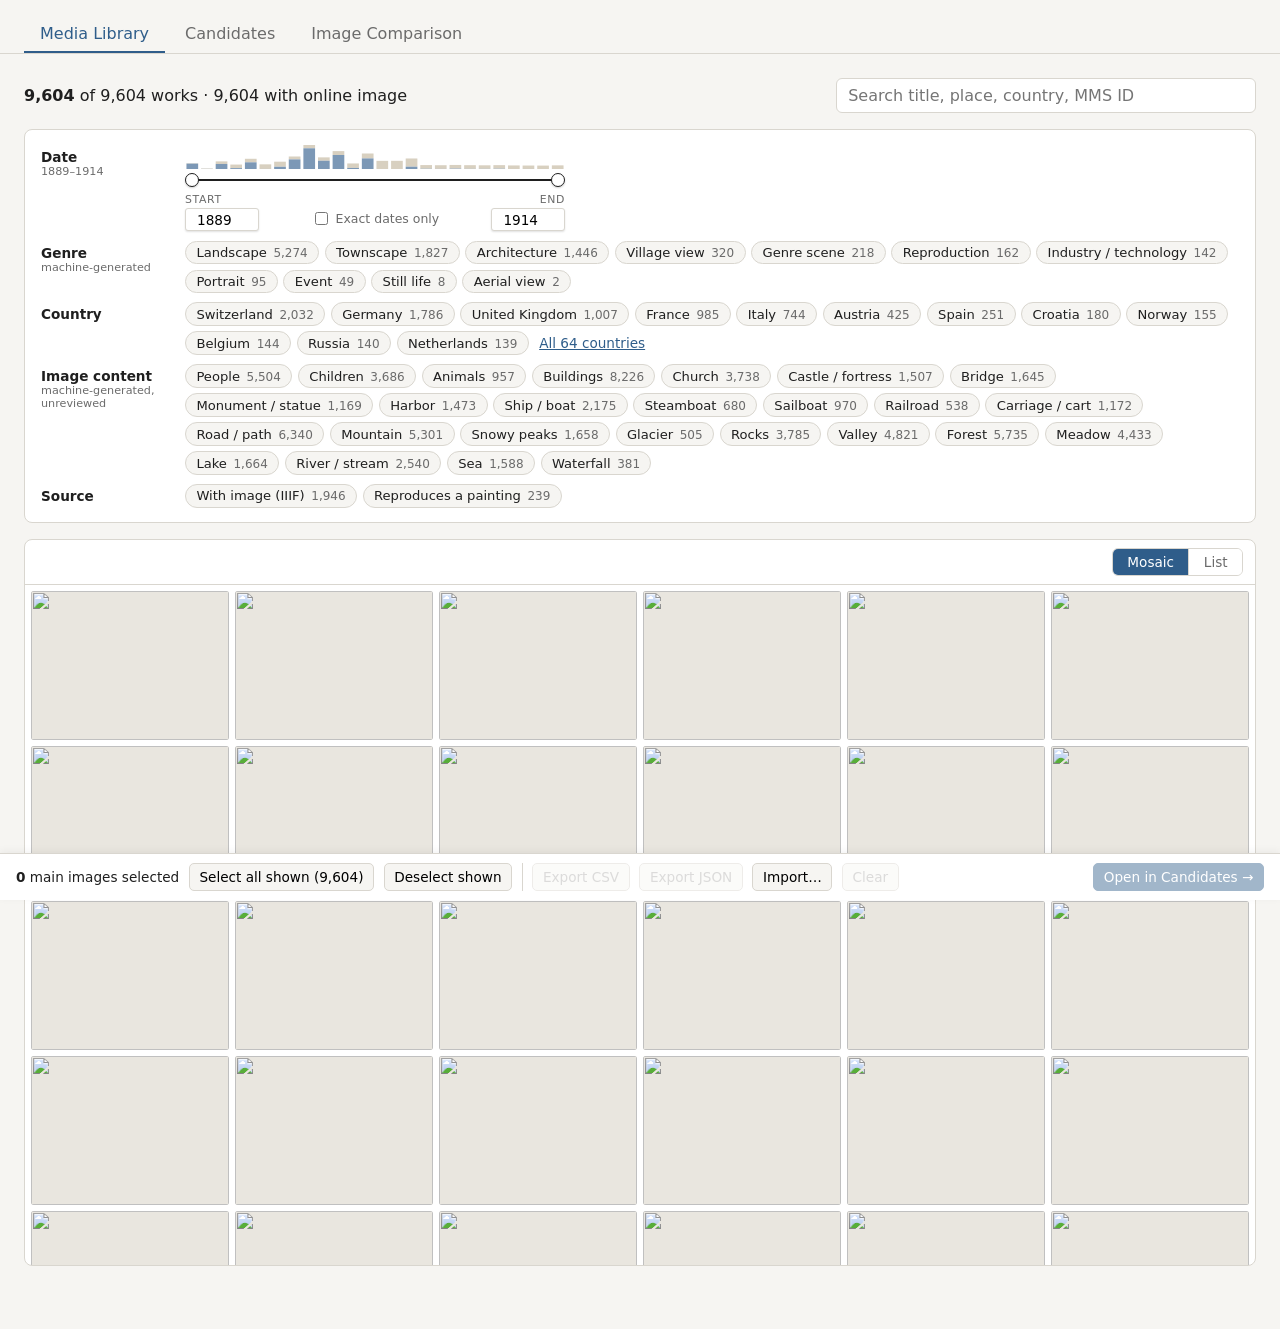
==== commit edef9bb2: "remove title" ====
--- a/index.html
+++ b/index.html
@@ -10,7 +10,7 @@
 </head>
 <body>
   <header class="app-header">
-    <h1>Photochrom Comparison Tool</h1>
+    <!-- <h1>Photochrom Comparison Tool</h1> -->
     <nav class="tab-bar" role="tablist" aria-label="Main sections"></nav>
   </header>
 
--- a/css/styles.css
+++ b/css/styles.css
@@ -101,6 +101,16 @@
   color: var(--muted);
 }
 
+/* "Crop to print" checkbox: label next to the box, aligned with the other controls' fields */
+#panel-comparison .cmp-crop {
+  flex-direction: row;
+  align-items: center;
+  align-self: flex-end;
+  padding-bottom: 0.4rem;
+  color: var(--fg);
+  cursor: pointer;
+}
+
 #panel-comparison select,
 #panel-comparison input[type="number"] {
   font: inherit;
@@ -116,7 +126,6 @@
 #panel-comparison input:focus-visible,
 #panel-comparison summary:focus-visible,
 #panel-comparison .button:focus-visible,
-#panel-comparison .palette-swatch:focus-visible,
 #panel-comparison .cmp-stage:focus-visible,
 #panel-comparison .cmp-frame:focus-visible,
 #panel-comparison .cmp-tool:focus-visible {
@@ -367,15 +376,16 @@
   font-weight: 600;
 }
 
-/* Divider sizes are divided by the zoom so it stays thin and grabbable. */
+/* Slider divider: in the stage (screen space), so it is never zoomed or moved off screen. */
 #panel-comparison .cmp-divider {
   position: absolute;
+  z-index: 1;
   top: 0;
   bottom: 0;
-  width: calc(2px * var(--inv-zoom));
-  margin-left: calc(-1px * var(--inv-zoom));
+  width: 2px;
+  margin-left: -1px;
   background: #fff;
-  box-shadow: 0 0 0 calc(1px * var(--inv-zoom)) rgba(0, 0, 0, 0.35);
+  box-shadow: 0 0 0 1px rgba(0, 0, 0, 0.35);
   cursor: ew-resize;
 }
 
@@ -386,7 +396,7 @@
   top: 0;
   bottom: 0;
   left: 50%;
-  width: calc(28px * var(--inv-zoom));
+  width: 28px;
   transform: translateX(-50%);
 }
 
@@ -397,7 +407,7 @@
   left: 50%;
   width: 2rem;
   height: 2rem;
-  transform: translate(-50%, -50%) scale(var(--inv-zoom));
+  transform: translate(-50%, -50%);
   border-radius: 50%;
   background: #fff;
   border: 1px solid rgba(0, 0, 0, 0.35);
@@ -521,6 +531,11 @@
   gap: 0.5rem;
   margin-top: 0.9rem;
 }
+
+#panel-comparison .cmp-check { margin-top: 0.6rem; }
+#panel-comparison .cmp-check label { display: flex; align-items: center; gap: 0.4rem; font-size: 0.9rem; cursor: pointer; }
+#panel-comparison .cmp-check input { margin: 0; accent-color: var(--accent); }
+#panel-comparison .cmp-check .cmp-note { margin: 0.2rem 0 0; }
 
 #panel-comparison .cmp-align-status,
 #panel-comparison .cmp-diff-summary {
@@ -784,55 +799,83 @@
 #panel-comparison .palette h5 { margin: 0; font-size: 0.95rem; }
 #panel-comparison .palette-actions { display: flex; gap: 0.4rem; }
 
-#panel-comparison .palette-strip {
-  display: flex;
-  gap: 2px;
-  height: 40px;
-}
-
-#panel-comparison .palette-strip span { min-width: 2px; border-radius: 2px; }
-
-#panel-comparison .palette-swatches {
+/* Palette bar: one block per color, width = share, hex + share inside. */
+#panel-comparison .palette-bar {
+  display: flex;
+  margin: 0;
+  padding: 0;
   list-style: none;
-  margin: 0.75rem 0 0;
+  border-radius: 6px;
+  overflow: hidden;
+}
+
+#panel-comparison .palette-seg {
+  position: relative;
+  display: flex;
+  flex-direction: column;
+  justify-content: center;
+  gap: 0.1rem;
+  min-width: 4px;
+  min-height: 3.5rem;
+  padding: 0.4rem 0.45rem;
+  overflow: hidden;
+  white-space: nowrap;
+  font-size: 0.8rem;
+  font-variant-numeric: tabular-nums;
+  line-height: 1.2;
+}
+
+/* The select button covers the whole block; text and copy button sit on top. */
+#panel-comparison .palette-swatch {
+  position: absolute;
+  inset: 0;
   padding: 0;
-  display: grid;
-  grid-template-columns: repeat(auto-fill, minmax(140px, 1fr));
-  gap: 0.25rem 0.75rem;
-  font-size: 0.85rem;
-}
-
-#panel-comparison .palette-swatch {
+  color: inherit; /* selection ring uses the block's text color */
+  background: none;
+  border: none;
+  cursor: pointer;
+}
+
+#panel-comparison .palette-swatch[aria-pressed="true"] { box-shadow: inset 0 0 0 3px currentColor; }
+
+#panel-comparison .palette-hex,
+#panel-comparison .palette-share {
+  position: relative;
+  pointer-events: none;
+}
+
+#panel-comparison .palette-hex {
   display: flex;
   align-items: center;
-  gap: 0.5rem;
-  width: 100%;
-  padding: 0.2rem 0.3rem;
-  border: 1px solid transparent;
-  border-radius: var(--radius);
-  background: none;
-  font: inherit;
-  color: inherit;
-  text-align: left;
-  cursor: pointer;
-}
-
-#panel-comparison .palette-swatch:hover { border-color: var(--border); }
-
-#panel-comparison .palette-swatch[aria-pressed="true"] {
-  border-color: var(--fg);
-  background: var(--surface);
-}
-
-#panel-comparison .palette-chip {
+  gap: 0.2rem;
+}
+
+#panel-comparison .palette-hex code { font: inherit; font-weight: 600; }
+
+#panel-comparison .palette-copy {
+  display: inline-grid;
+  place-items: center;
   width: 1.25rem;
   height: 1.25rem;
+  padding: 0;
+  color: inherit;
+  background: none;
+  border: none;
   border-radius: 3px;
-  box-shadow: inset 0 0 0 1px rgba(0, 0, 0, 0.12);
-  flex-shrink: 0;
-}
-
-#panel-comparison .palette-share { color: var(--muted); margin-left: auto; }
+  opacity: 0.75;
+  cursor: pointer;
+  pointer-events: auto;
+}
+
+#panel-comparison .palette-copy:hover { opacity: 1; background: rgba(127, 127, 127, 0.3); }
+
+#panel-comparison .palette-swatch:focus-visible,
+#panel-comparison .palette-copy:focus-visible {
+  outline: 2px solid currentColor;
+  outline-offset: -3px;
+}
+
+#panel-comparison .palette-copy:focus-visible { outline-offset: 0; opacity: 1; }
 
 #panel-comparison .palette-preview {
   display: block;
--- a/css/media-library.css
+++ b/css/media-library.css
@@ -1,4 +1,4 @@
-/* Media Library tab (and the candidate list in Pair Matching).
+/* Media Library tab (and the candidate list in the Candidates tab).
    Uses the variables from styles.css: --bg, --fg, --muted, --accent, --border. */
 
 :root {
@@ -45,22 +45,42 @@
 .ml-card-head { display: flex; flex-wrap: wrap; gap: 0.5rem 1rem; align-items: baseline; justify-content: space-between; }
 .ml-card h3 { margin: 0; font-size: 1rem; }
 
-/* timeline */
-.ml-year-inputs { display: flex; flex-wrap: wrap; gap: 0.4rem 0.8rem; align-items: center; font-size: 0.85rem; }
-.ml-year-inputs input[type=number] {
-  width: 5.2rem; padding: 0.2rem 0.3rem; font: inherit; border: 1px solid var(--border); border-radius: 4px;
-}
-.ml-check { display: inline-flex; gap: 0.3rem; align-items: center; }
-.ml-timeline-chart { margin-top: 0.5rem; }
-.ml-timeline-svg { display: block; width: 100%; height: auto; cursor: crosshair; touch-action: none; user-select: none; }
-.ml-timeline-svg .bar { fill: var(--bar); }
-.ml-timeline-svg .span { fill: var(--span); }
-.ml-timeline-svg .out { opacity: 0.25; }
-.ml-timeline-svg .span.dim { opacity: 0.15; }
-.ml-timeline-svg .brush { fill: var(--accent-soft); }
-.ml-timeline-svg .axis { stroke: var(--muted); stroke-width: 1; }
-.ml-timeline-svg .grid { stroke: var(--border); stroke-dasharray: 3 3; }
-.ml-timeline-svg .tick, .ml-timeline-svg .lane-label { fill: var(--muted); font-size: 11px; }
+/* date filter (compact: histogram, two-handle slider, START/END fields) */
+.ml-date { max-width: 380px; }
+.df-hist { display: block; width: 100%; height: 24px; }
+.df-hist .exact { fill: var(--bar); }
+.df-hist .span { fill: var(--span); opacity: 0.55; }
+.df-hist .out rect { opacity: 0.2; }
+.df-slider { position: relative; height: 18px; margin: 2px 0 4px; }
+.df-track { position: absolute; left: 7px; right: 7px; top: 8px; height: 2px; background: var(--border); }
+.df-fill { position: absolute; top: 0; bottom: 0; background: var(--fg); }
+.df-slider input[type=range] {
+  position: absolute; left: 0; top: 0; width: 100%; height: 18px; margin: 0;
+  background: none; pointer-events: none; -webkit-appearance: none; appearance: none;
+}
+.df-slider input[type=range]::-webkit-slider-runnable-track { background: none; height: 18px; }
+.df-slider input[type=range]::-moz-range-track { background: none; }
+.df-slider input[type=range]::-webkit-slider-thumb {
+  -webkit-appearance: none; appearance: none; pointer-events: auto; cursor: pointer;
+  width: 14px; height: 14px; margin-top: 2px; border-radius: 50%;
+  background: #fff; border: 1.5px solid var(--fg); box-shadow: 0 1px 2px rgba(0,0,0,0.2);
+}
+.df-slider input[type=range]::-moz-range-thumb {
+  pointer-events: auto; cursor: pointer; width: 12px; height: 12px; border-radius: 50%;
+  background: #fff; border: 1.5px solid var(--fg);
+}
+.df-slider input[type=range]:focus-visible::-webkit-slider-thumb { outline: 2px solid var(--accent); outline-offset: 2px; }
+.df-slider input[type=range]:focus-visible::-moz-range-thumb { outline: 2px solid var(--accent); outline-offset: 2px; }
+.df-fields { display: flex; align-items: flex-end; justify-content: space-between; gap: 0.5rem; }
+.df-fields label:not(.df-exact) { display: flex; flex-direction: column; gap: 0.15rem; }
+.df-fields label:last-child { align-items: flex-end; }
+.df-fields span { font-size: 0.68rem; letter-spacing: 0.06em; text-transform: uppercase; color: var(--muted); }
+.df-fields input[type=number] {
+  width: 4.6rem; padding: 0.15rem 0.3rem; font: inherit; font-size: 0.85rem; text-align: center;
+  border: 1px solid var(--border); border-radius: 3px; background: var(--card);
+  box-shadow: 0 1px 2px rgba(0,0,0,0.12);
+}
+.df-exact { display: inline-flex; gap: 0.3rem; align-items: center; font-size: 0.78rem; color: var(--muted); padding-bottom: 0.2rem; }
 
 /* filter pills */
 .ml-filters { display: flex; flex-direction: column; gap: 0.6rem; }
@@ -80,8 +100,41 @@
 .pill:focus-visible, .ml-row:focus-visible, .link-btn:focus-visible { outline: 2px solid var(--accent); outline-offset: 2px; }
 .ml-filters [data-reset] { align-self: flex-start; }
 
-/* work list */
-.ml-list { padding: 0; overflow: hidden; }
+/* works: view toggle, mosaic, list */
+.ml-works { padding: 0; overflow: hidden; }
+.ml-works-head { display: flex; justify-content: flex-end; padding: 0.5rem 0.75rem; border-bottom: 1px solid var(--border); }
+.ml-view-toggle { display: inline-flex; border: 1px solid var(--border); border-radius: 6px; overflow: hidden; }
+.ml-view-toggle button {
+  border: none; background: var(--card); padding: 0.3rem 0.9rem; font: inherit; font-size: 0.85rem; cursor: pointer; color: var(--muted);
+}
+.ml-view-toggle button + button { border-left: 1px solid var(--border); }
+.ml-view-toggle button[aria-pressed="true"] { background: var(--accent); color: #fff; }
+.ml-view-toggle button:focus-visible { outline: 2px solid var(--accent); outline-offset: -2px; }
+
+.ml-mosaic-note { margin: 0; padding: 0.4rem 0.75rem; font-size: 0.8rem; color: var(--muted); background: #faf9f6; border-bottom: 1px solid var(--border); }
+.ml-mosaic-scroll { position: relative; height: max(380px, calc(100vh - 220px)); overflow-y: auto; overflow-x: hidden; padding: 6px; }
+.ml-mosaic-spacer { position: relative; }
+.ml-tile {
+  position: absolute; overflow: hidden; border-radius: 3px; cursor: pointer; background: #e9e6df;
+}
+.ml-tile img { width: 100%; height: 100%; object-fit: cover; display: block; transition: transform 0.2s; }
+.ml-tile:hover img { transform: scale(1.03); }
+.ml-tile.selected { outline: 3px solid var(--accent); outline-offset: -3px; }
+.ml-tile:focus-visible { outline: 3px solid var(--accent); outline-offset: 1px; }
+.ml-tile-check {
+  position: absolute; top: 6px; left: 6px; display: flex; padding: 3px; border-radius: 4px;
+  background: rgba(255,255,255,0.85); opacity: 0; transition: opacity 0.15s;
+}
+.ml-tile:hover .ml-tile-check, .ml-tile:focus-within .ml-tile-check, .ml-tile.selected .ml-tile-check { opacity: 1; }
+.ml-tile-check input { width: 1.05rem; height: 1.05rem; margin: 0; cursor: pointer; }
+.ml-tile-caption {
+  position: absolute; left: 0; right: 0; bottom: 0; padding: 1.2rem 0.5rem 0.35rem;
+  font-size: 0.75rem; color: #fff; background: linear-gradient(transparent, rgba(0,0,0,0.65));
+  white-space: nowrap; overflow: hidden; text-overflow: ellipsis; opacity: 0; transition: opacity 0.15s;
+}
+.ml-tile:hover .ml-tile-caption, .ml-tile:focus-visible .ml-tile-caption { opacity: 1; }
+@media (hover: none) { .ml-tile-check { opacity: 1; } }
+
 .ml-list-head, .ml-row {
   display: grid; align-items: center; gap: 0.75rem;
   grid-template-columns: 2rem 56px minmax(0, 1fr) 7.5rem minmax(0, 13rem) 9rem 8.5rem;
@@ -155,7 +208,7 @@
 .ml-links { margin-top: 1rem; font-size: 0.88rem; }
 .ml-links a { color: var(--accent); }
 
-/* pair matching: candidate cards */
+/* Candidates tab: candidate cards */
 .pm-grid { display: grid; grid-template-columns: repeat(auto-fill, minmax(200px, 1fr)); gap: 0.8rem; list-style: none; padding: 0; }
 .pm-card { background: var(--card); border: 1px solid var(--border); border-radius: 6px; overflow: hidden; }
 .pm-card img, .pm-card .no-img { display: block; width: 100%; height: 150px; object-fit: cover; border-radius: 0; }
